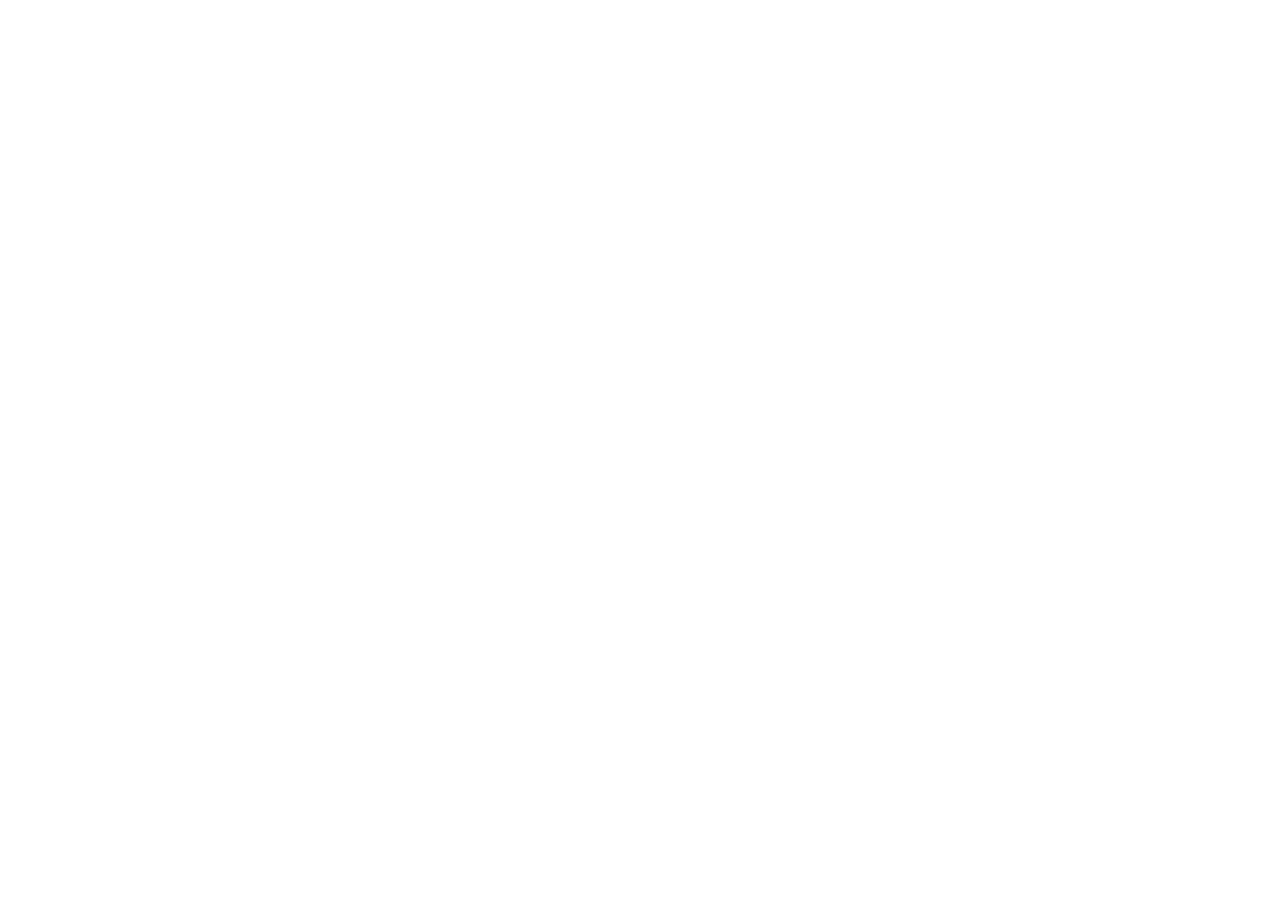
==== sobre.html @ 11e6f57b "Initial commit" ====
<!DOCTYPE html>
<html lang="pt-BR">
<head>
    <meta charset="UTF-8">
    <meta name="viewport" content="width=device-width, initial-scale=1.0">
    <title>Sobre mim | Portfólio </title>
</head>
<body>
    
</body>
</html>
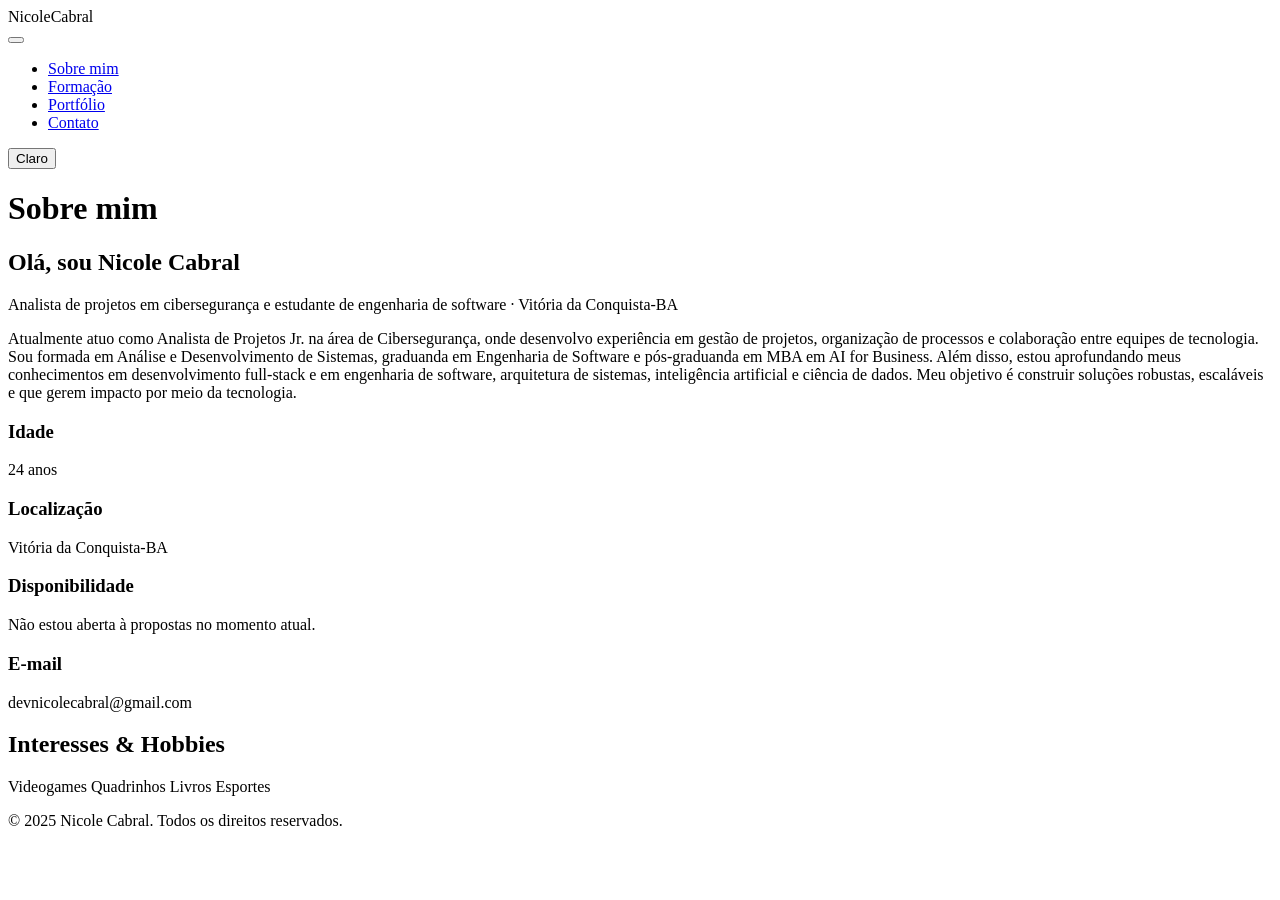
==== commit f7c19e61: "sobre e formaçao commit 1: paginas sobre e formação" ====
--- a/sobre.html
+++ b/sobre.html
@@ -1,11 +1,96 @@
 <!DOCTYPE html>
 <html lang="pt-BR">
 <head>
-    <meta charset="UTF-8">
-    <meta name="viewport" content="width=device-width, initial-scale=1.0">
-    <title>Sobre mim | Portfólio </title>
+  <meta charset="UTF-8" />
+  <meta name="viewport" content="width=device-width, initial-scale=1.0" />
+  <title>Sobre mim | Portfólio</title>
+  <link rel="stylesheet" href="css/style.css" />
 </head>
 <body>
-    
+
+  <header>
+    <nav>
+      <!-- Logo e nome -->
+      <div class="nav-logo"><span>Nicole</span>Cabral</div>
+
+      <!-- Botão menu hambúrguer -->
+      <button class="menu-toggle" id="menu-toggle" aria-label="Abrir menu">
+        <span></span><span></span><span></span>
+      </button>
+
+      <!-- Links de navegação -->
+      <ul class="nav-links">
+        <li><a href="sobre.html">Sobre mim</a></li>
+        <li><a href="formacao.html">Formação</a></li>
+        <li><a href="portfolio.html">Portfólio</a></li>
+        <li><a href="contato.html">Contato</a></li>
+      </ul>
+
+      <!-- Botão alternar tema claro/escuro -->
+      <button id="btn-tema">Claro</button>
+    </nav>
+  </header>
+
+  <main>
+    <h1 class="secao-titulo">Sobre <span>mim</span></h1>
+    <div class="secao-linha"></div>
+
+    <!-- Bloco hero: foto + apresentação -->
+    <section class="hero">
+      <img
+        src="naoesquecerdepegarfotopracolocaraquidepois"
+        alt="Foto de Nicole Cabral"
+        class="hero-foto"
+        onerror="this.style.display='none'"
+      />
+
+      <div class="hero-texto">
+        <h1>Olá, sou <span>Nicole Cabral</span></h1>
+        <p class="subtitulo">Analista de projetos em cibersegurança e estudante de engenharia de software · Vitória da Conquista-BA </p>
+        <p>
+            Atualmente atuo como Analista de Projetos Jr. na área de Cibersegurança, onde desenvolvo experiência em gestão de projetos, organização de processos e colaboração entre equipes de tecnologia. Sou formada em Análise e Desenvolvimento de Sistemas, graduanda em Engenharia de Software e pós-graduanda em MBA em AI for Business. Além disso, estou aprofundando meus conhecimentos em desenvolvimento full-stack e em engenharia de software, arquitetura de sistemas, inteligência artificial e ciência de dados. Meu objetivo é construir soluções robustas, escaláveis e que gerem impacto por meio da tecnologia.
+        </p>
+      </div>
+    </section>
+
+    <!-- Cards de infos pessoais -->
+    <section class="info-cards">
+      <div class="card">
+        <h3>Idade</h3>
+        <p>24 anos</p>
+      </div>
+      <div class="card">
+        <h3>Localização</h3>
+        <p>Vitória da Conquista-BA</p>
+      </div>
+      <div class="card">
+        <h3>Disponibilidade</h3>
+        <p>Não estou aberta à propostas no momento atual.</p>
+      </div>
+      <div class="card">
+        <h3>E-mail</h3>
+        <p>devnicolecabral@gmail.com</p>
+      </div>
+    </section>
+
+    <!-- Hobbies e interesses -->
+    <section class="hobbies">
+      <h2>Interesses &amp; Hobbies</h2>
+      <div class="tags">
+        <span class="tag">Videogames</span>
+        <span class="tag">Quadrinhos</span>
+        <span class="tag">Livros</span>
+        <span class="tag">Esportes</span>
+      </div>
+    </section>
+  </main>
+
+
+  <footer>
+    <p>&copy; 2025 Nicole Cabral. Todos os direitos reservados.</p>
+  </footer>
+
+
+  <script src="js/script.js"></script>
 </body>
 </html>
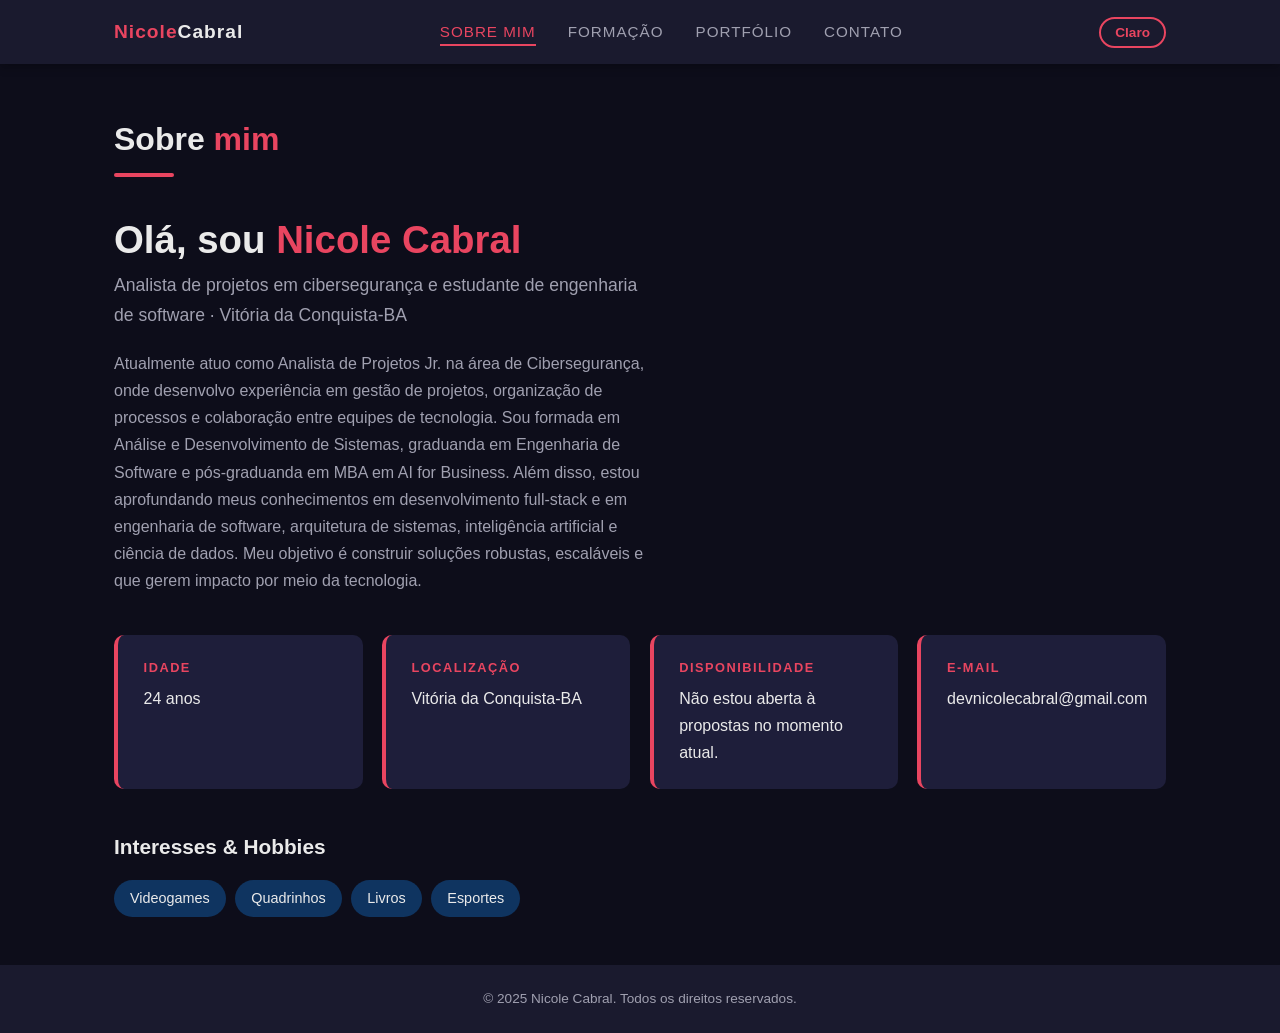
==== commit cf3e7d63: "commit final" ====
--- a/sobre.html
+++ b/sobre.html
@@ -35,14 +35,14 @@
     <h1 class="secao-titulo">Sobre <span>mim</span></h1>
     <div class="secao-linha"></div>
 
-    <!-- Bloco hero: foto + apresentação -->
+    <!-- Bloco hero: foto + apresentação 
     <section class="hero">
       <img
         src="naoesquecerdepegarfotopracolocaraquidepois"
         alt="Foto de Nicole Cabral"
         class="hero-foto"
         onerror="this.style.display='none'"
-      />
+      />--> 
 
       <div class="hero-texto">
         <h1>Olá, sou <span>Nicole Cabral</span></h1>
--- a/css/style.css
+++ b/css/style.css
@@ -0,0 +1,637 @@
+:root {
+  --cor-primaria: #1a1a2e;
+  --cor-secundaria: #16213e;
+  --cor-destaque: #0f3460;
+  --cor-acento: #e94560;
+  --cor-texto: #eaeaea;
+  --cor-texto-suave: #a0a0b0;
+  --cor-fundo: #0d0d1a;
+  --cor-card: #1e1e3a;
+  --fonte-titulo: 'Segoe UI', Tahoma, Geneva, Verdana, sans-serif;
+  --fonte-corpo: 'Segoe UI', sans-serif;
+  --transicao: 0.3s ease;
+}
+
+/* Tema claro (ativado via JS) */
+body.tema-claro {
+  --cor-primaria: #ffffff;
+  --cor-secundaria: #f0f4f8;
+  --cor-destaque: #dde8f5;
+  --cor-acento: #c0392b;
+  --cor-texto: #1a1a2e;
+  --cor-texto-suave: #555577;
+  --cor-fundo: #f5f7fa;
+  --cor-card: #ffffff;
+}
+
+* {
+  margin: 0;
+  padding: 0;
+  box-sizing: border-box;
+}
+
+body {
+  background-color: var(--cor-fundo);
+  color: var(--cor-texto);
+  font-family: var(--fonte-corpo);
+  line-height: 1.7;
+  transition: background-color var(--transicao), color var(--transicao);
+}
+
+a {
+  color: var(--cor-acento);
+  text-decoration: none;
+  transition: opacity var(--transicao);
+}
+
+a:hover {
+  opacity: 0.8;
+}
+
+/* CABEÇALHO E NAVEGAÇÃO*/
+header {
+  background-color: var(--cor-primaria);
+  position: sticky;
+  top: 0;
+  z-index: 100;
+  box-shadow: 0 2px 10px rgba(0, 0, 0, 0.3);
+}
+
+nav {
+  max-width: 1100px;
+  margin: 0 auto;
+  padding: 0 1.5rem;
+  display: flex;
+  align-items: center;
+  justify-content: space-between;
+  height: 64px;
+}
+
+/* Logo / nome no menu */
+.nav-logo {
+  font-size: 1.2rem;
+  font-weight: 700;
+  color: var(--cor-texto);
+  letter-spacing: 1px;
+}
+
+.nav-logo span {
+  color: var(--cor-acento);
+}
+
+/* Links do menu */
+.nav-links {
+  list-style: none;
+  display: flex;
+  gap: 2rem;
+}
+
+.nav-links a {
+  color: var(--cor-texto-suave);
+  font-weight: 500;
+  font-size: 0.95rem;
+  text-transform: uppercase;
+  letter-spacing: 1px;
+  padding-bottom: 4px;
+  border-bottom: 2px solid transparent;
+  transition: color var(--transicao), border-color var(--transicao);
+}
+
+.nav-links a:hover,
+.nav-links a.ativo {
+  color: var(--cor-acento);
+  border-bottom-color: var(--cor-acento);
+  opacity: 1;
+}
+
+/* Botão tema claro/escuro */
+#btn-tema {
+  background: none;
+  border: 2px solid var(--cor-acento);
+  color: var(--cor-acento);
+  padding: 6px 14px;
+  border-radius: 20px;
+  cursor: pointer;
+  font-size: 0.85rem;
+  font-weight: 600;
+  transition: background-color var(--transicao), color var(--transicao);
+}
+
+#btn-tema:hover {
+  background-color: var(--cor-acento);
+  color: #fff;
+}
+
+/* Menu hambúrguer */
+.menu-toggle {
+  display: none;
+  flex-direction: column;
+  gap: 5px;
+  cursor: pointer;
+  background: none;
+  border: none;
+  padding: 4px;
+}
+
+.menu-toggle span {
+  display: block;
+  width: 24px;
+  height: 2px;
+  background-color: var(--cor-texto);
+  transition: transform var(--transicao), opacity var(--transicao);
+}
+
+/*CONTEÚDO PRINCIPAL*/
+main {
+  max-width: 1100px;
+  margin: 0 auto;
+  padding: 3rem 1.5rem;
+  min-height: calc(100vh - 128px);
+}
+
+/* Título de seção */
+.secao-titulo {
+  font-size: 2rem;
+  font-weight: 700;
+  margin-bottom: 0.4rem;
+  color: var(--cor-texto);
+}
+
+.secao-titulo span {
+  color: var(--cor-acento);
+}
+
+.secao-linha {
+  width: 60px;
+  height: 4px;
+  background-color: var(--cor-acento);
+  border-radius: 2px;
+  margin-bottom: 2.5rem;
+}
+
+/*HERO (Sobre mim) */
+.hero {
+  display: flex;
+  align-items: center;
+  gap: 3rem;
+  padding: 2rem 0 3rem;
+}
+
+.hero-foto {
+  width: 180px;
+  height: 180px;
+  border-radius: 50%;
+  object-fit: cover;
+  border: 4px solid var(--cor-acento);
+  flex-shrink: 0;
+  /* Placeholder - caso eu não ache a foto legal pra por */
+  background-color: var(--cor-card);
+}
+
+.hero-texto h1 {
+  font-size: 2.4rem;
+  font-weight: 800;
+  line-height: 1.2;
+  margin-bottom: 0.5rem;
+}
+
+.hero-texto h1 span {
+  color: var(--cor-acento);
+}
+
+.hero-texto .subtitulo {
+  font-size: 1.1rem;
+  color: var(--cor-texto-suave);
+  margin-bottom: 1.2rem;
+}
+
+.hero-texto p {
+  color: var(--cor-texto-suave);
+  max-width: 540px;
+}
+
+/* Cards de info pessoal */
+.info-cards {
+  display: grid;
+  grid-template-columns: repeat(auto-fit, minmax(220px, 1fr));
+  gap: 1.2rem;
+  margin-top: 2.5rem;
+}
+
+.card {
+  background-color: var(--cor-card);
+  border-radius: 10px;
+  padding: 1.4rem 1.6rem;
+  border-left: 4px solid var(--cor-acento);
+  transition: transform var(--transicao);
+}
+
+.card:hover {
+  transform: translateY(-4px);
+}
+
+.card h3 {
+  font-size: 0.8rem;
+  text-transform: uppercase;
+  letter-spacing: 1.5px;
+  color: var(--cor-acento);
+  margin-bottom: 0.4rem;
+}
+
+.card p {
+  font-size: 1rem;
+  color: var(--cor-texto);
+}
+
+/* Hobbies */
+.hobbies {
+  margin-top: 2.5rem;
+}
+
+.hobbies h2 {
+  font-size: 1.3rem;
+  margin-bottom: 1rem;
+  color: var(--cor-texto);
+}
+
+.tags {
+  display: flex;
+  flex-wrap: wrap;
+  gap: 0.6rem;
+}
+
+.tag {
+  background-color: var(--cor-destaque);
+  color: var(--cor-texto);
+  padding: 6px 16px;
+  border-radius: 20px;
+  font-size: 0.9rem;
+}
+
+/*FORMAÇÃO */
+.timeline {
+  position: relative;
+  padding-left: 2rem;
+}
+
+.timeline::before {
+  content: '';
+  position: absolute;
+  left: 0;
+  top: 0;
+  bottom: 0;
+  width: 2px;
+  background-color: var(--cor-destaque);
+}
+
+.timeline-item {
+  position: relative;
+  margin-bottom: 2rem;
+  background-color: var(--cor-card);
+  border-radius: 10px;
+  padding: 1.4rem 1.6rem;
+  transition: transform var(--transicao);
+}
+
+.timeline-item:hover {
+  transform: translateX(6px);
+}
+
+.timeline-item::before {
+  content: '';
+  position: absolute;
+  left: -2.45rem;
+  top: 1.5rem;
+  width: 14px;
+  height: 14px;
+  border-radius: 50%;
+  background-color: var(--cor-acento);
+  border: 2px solid var(--cor-fundo);
+}
+
+.timeline-item .periodo {
+  font-size: 0.8rem;
+  color: var(--cor-acento);
+  text-transform: uppercase;
+  letter-spacing: 1px;
+  margin-bottom: 0.3rem;
+}
+
+.timeline-item h3 {
+  font-size: 1.1rem;
+  margin-bottom: 0.2rem;
+}
+
+.timeline-item .instituicao {
+  color: var(--cor-texto-suave);
+  font-size: 0.95rem;
+  margin-bottom: 0.5rem;
+}
+
+.timeline-item p {
+  color: var(--cor-texto-suave);
+  font-size: 0.9rem;
+}
+
+/* Idiomas */
+.idiomas {
+  margin-top: 3rem;
+}
+
+.idiomas h2 {
+  font-size: 1.3rem;
+  margin-bottom: 1.2rem;
+}
+
+.idioma-item {
+  margin-bottom: 1.2rem;
+}
+
+.idioma-item .idioma-info {
+  display: flex;
+  justify-content: space-between;
+  margin-bottom: 6px;
+  font-size: 0.95rem;
+}
+
+.barra-fundo {
+  background-color: var(--cor-card);
+  border-radius: 10px;
+  height: 8px;
+  overflow: hidden;
+}
+
+.barra-progresso {
+  height: 100%;
+  background-color: var(--cor-acento);
+  border-radius: 10px;
+  transition: width 1s ease;
+}
+
+/*PORTFÓLIO*/
+.portfolio-grid {
+  display: grid;
+  grid-template-columns: repeat(auto-fit, minmax(280px, 1fr));
+  gap: 1.5rem;
+}
+
+.portfolio-card {
+  background-color: var(--cor-card);
+  border-radius: 12px;
+  overflow: hidden;
+  transition: transform var(--transicao), box-shadow var(--transicao);
+}
+
+.portfolio-card:hover {
+  transform: translateY(-6px);
+  box-shadow: 0 12px 30px rgba(0, 0, 0, 0.3);
+}
+
+.portfolio-card-img {
+  width: 100%;
+  height: 160px;
+  background-color: var(--cor-destaque);
+  display: flex;
+  align-items: center;
+  justify-content: center;
+  font-size: 2.5rem;
+}
+
+.portfolio-card-body {
+  padding: 1.3rem;
+}
+
+.portfolio-card-body h3 {
+  font-size: 1.05rem;
+  margin-bottom: 0.5rem;
+}
+
+.portfolio-card-body p {
+  color: var(--cor-texto-suave);
+  font-size: 0.9rem;
+  margin-bottom: 1rem;
+}
+
+.portfolio-card-body .btn-link {
+  display: inline-block;
+  background-color: var(--cor-acento);
+  color: #fff;
+  padding: 7px 18px;
+  border-radius: 6px;
+  font-size: 0.85rem;
+  font-weight: 600;
+  transition: opacity var(--transicao);
+}
+
+.portfolio-card-body .btn-link:hover {
+  opacity: 0.85;
+}
+
+/*CONTATO*/
+.contato-wrapper {
+  display: grid;
+  grid-template-columns: 1fr 1.4fr;
+  gap: 3rem;
+  align-items: start;
+}
+
+.contato-info h2 {
+  font-size: 1.3rem;
+  margin-bottom: 1rem;
+}
+
+.contato-info p {
+  color: var(--cor-texto-suave);
+  margin-bottom: 1.5rem;
+}
+
+.contato-item {
+  display: flex;
+  align-items: center;
+  gap: 0.8rem;
+  margin-bottom: 1rem;
+  color: var(--cor-texto-suave);
+}
+
+.contato-item .icone {
+  font-size: 1.2rem;
+}
+
+/* Formulário */
+.form-grupo {
+  margin-bottom: 1.3rem;
+}
+
+.form-grupo label {
+  display: block;
+  font-size: 0.85rem;
+  font-weight: 600;
+  text-transform: uppercase;
+  letter-spacing: 1px;
+  color: var(--cor-texto-suave);
+  margin-bottom: 6px;
+}
+
+.form-grupo input,
+.form-grupo textarea {
+  width: 100%;
+  padding: 12px 16px;
+  background-color: var(--cor-card);
+  border: 2px solid var(--cor-destaque);
+  border-radius: 8px;
+  color: var(--cor-texto);
+  font-family: var(--fonte-corpo);
+  font-size: 0.95rem;
+  transition: border-color var(--transicao);
+  outline: none;
+}
+
+.form-grupo input:focus,
+.form-grupo textarea:focus {
+  border-color: var(--cor-acento);
+}
+
+.form-grupo textarea {
+  resize: vertical;
+  min-height: 130px;
+}
+
+/* Mensagem de erro inline */
+.erro-msg {
+  color: #ff6b6b;
+  font-size: 0.82rem;
+  margin-top: 4px;
+  display: none;
+}
+
+.form-grupo.erro .erro-msg {
+  display: block;
+}
+
+.form-grupo.erro input,
+.form-grupo.erro textarea {
+  border-color: #ff6b6b;
+}
+
+/* Botão enviar */
+.btn-enviar {
+  background-color: var(--cor-acento);
+  color: #fff;
+  border: none;
+  padding: 13px 30px;
+  border-radius: 8px;
+  font-size: 1rem;
+  font-weight: 700;
+  cursor: pointer;
+  width: 100%;
+  transition: opacity var(--transicao), transform var(--transicao);
+}
+
+.btn-enviar:hover {
+  opacity: 0.9;
+  transform: translateY(-2px);
+}
+
+/* Modal de confirmação */
+.modal-overlay {
+  display: none;
+  position: fixed;
+  inset: 0;
+  background-color: rgba(0,0,0,0.6);
+  z-index: 200;
+  align-items: center;
+  justify-content: center;
+}
+
+.modal-overlay.aberto {
+  display: flex;
+}
+
+.modal-box {
+  background-color: var(--cor-card);
+  border-radius: 14px;
+  padding: 2.5rem;
+  text-align: center;
+  max-width: 380px;
+  width: 90%;
+  border-top: 4px solid var(--cor-acento);
+}
+
+.modal-box h3 {
+  font-size: 1.4rem;
+  margin-bottom: 0.8rem;
+}
+
+.modal-box p {
+  color: var(--cor-texto-suave);
+  margin-bottom: 1.5rem;
+}
+
+.modal-box button {
+  background-color: var(--cor-acento);
+  color: #fff;
+  border: none;
+  padding: 10px 28px;
+  border-radius: 8px;
+  font-size: 0.95rem;
+  font-weight: 600;
+  cursor: pointer;
+}
+
+/*RODAPÉ*/
+footer {
+  background-color: var(--cor-primaria);
+  text-align: center;
+  padding: 1.4rem;
+  color: var(--cor-texto-suave);
+  font-size: 0.85rem;
+}
+
+/*RESPONSIVO — MOBILE */
+@media (max-width: 768px) {
+  /* Menu mobile */
+  .menu-toggle {
+    display: flex;
+  }
+
+  .nav-links {
+    display: none;
+    position: absolute;
+    top: 64px;
+    left: 0;
+    right: 0;
+    background-color: var(--cor-primaria);
+    flex-direction: column;
+    gap: 0;
+    box-shadow: 0 4px 10px rgba(0,0,0,0.3);
+  }
+
+  .nav-links.aberto {
+    display: flex;
+  }
+
+  .nav-links li a {
+    display: block;
+    padding: 1rem 1.5rem;
+    border-bottom: 1px solid var(--cor-destaque);
+  }
+
+  /* Hero empilhado */
+  .hero {
+    flex-direction: column;
+    text-align: center;
+  }
+
+  .hero-texto p {
+    margin: 0 auto;
+  }
+
+  /* Contato empilhado */
+  .contato-wrapper {
+    grid-template-columns: 1fr;
+  }
+
+  .secao-titulo {
+    font-size: 1.6rem;
+  }
+}
